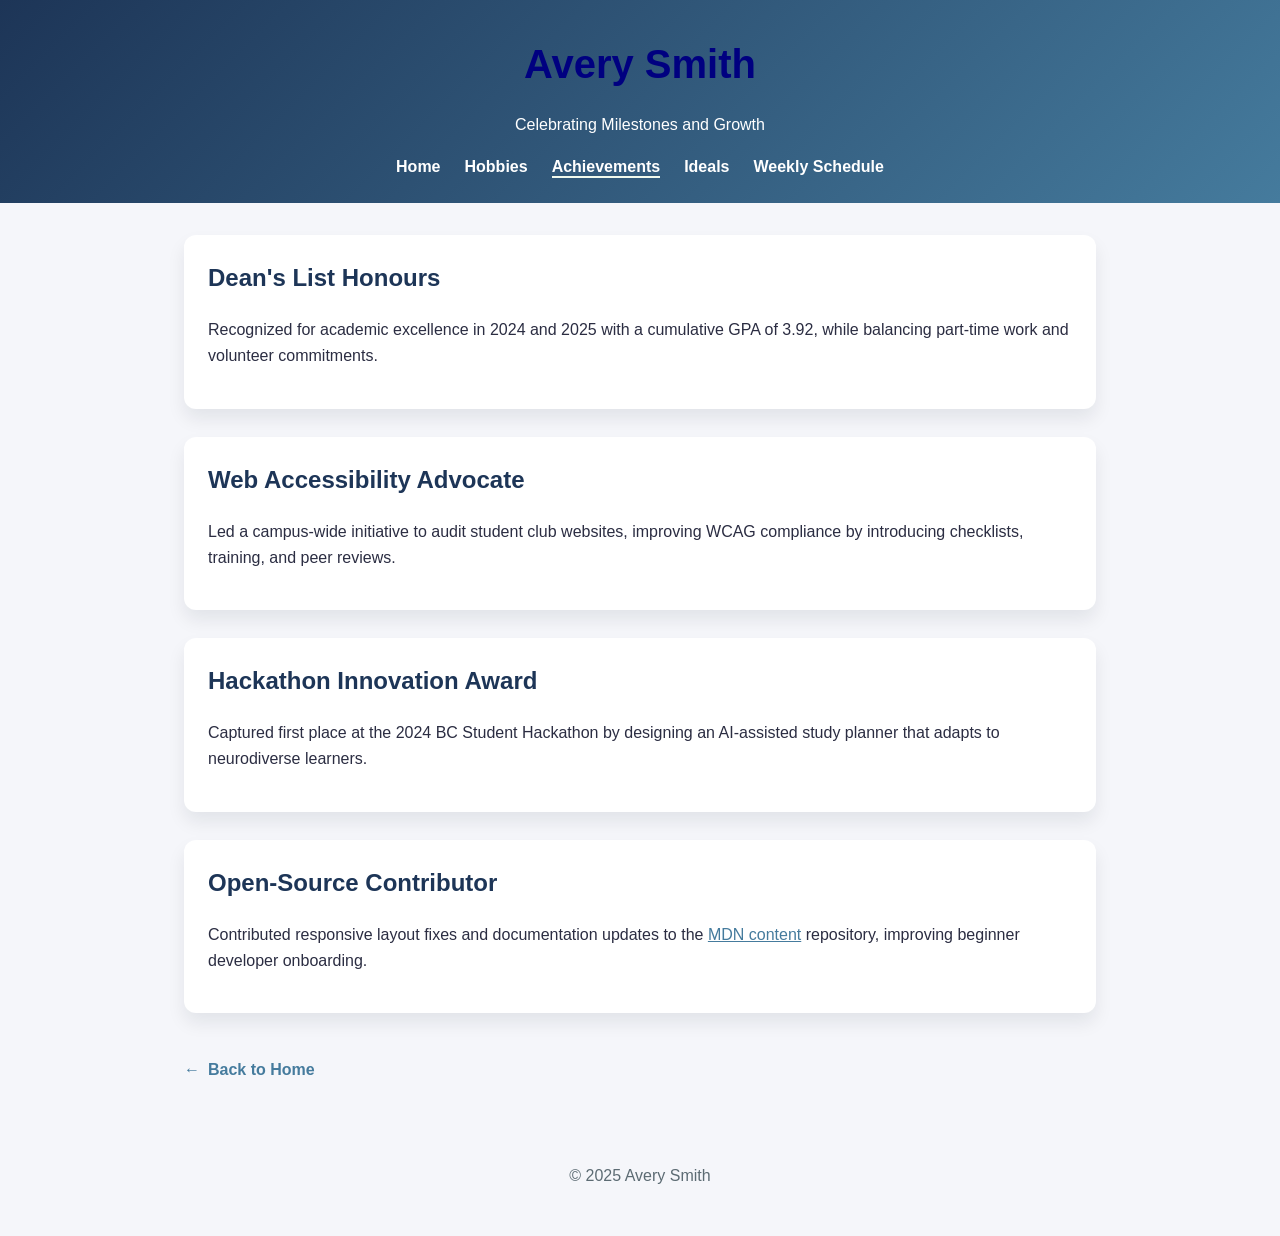
==== achievements.html @ 77ad1cb6 "Checkpoint before follow-up message Co-authored-by: sanjida.mamun1215 <sanjida.mamun1215@gmail.com>" ====
<!DOCTYPE html>
<html lang="en">
  <head>
    <meta charset="UTF-8" />
    <meta name="viewport" content="width=device-width, initial-scale=1.0" />
    <title>My Achievements</title>
    <link rel="icon" type="image/svg+xml" href="images/favicon.svg" />
    <link rel="stylesheet" href="styles.css" />
  </head>
  <body>
    <header>
      <h1 id="main-header">Avery Smith</h1>
      <p>Celebrating Milestones and Growth</p>
      <nav>
        <ul>
          <li><a href="index.html">Home</a></li>
          <li><a href="hobbies.html">Hobbies</a></li>
          <li><a href="achievements.html" aria-current="page">Achievements</a></li>
          <li><a href="ideals.html">Ideals</a></li>
          <li><a href="schedule.html">Weekly Schedule</a></li>
        </ul>
      </nav>
    </header>

    <main>
      <section>
        <h2>Dean's List Honours</h2>
        <p>
          Recognized for academic excellence in 2024 and 2025 with a cumulative GPA of 3.92, while
          balancing part-time work and volunteer commitments.
        </p>
      </section>

      <section>
        <h2>Web Accessibility Advocate</h2>
        <p>
          Led a campus-wide initiative to audit student club websites, improving WCAG compliance by
          introducing checklists, training, and peer reviews.
        </p>
      </section>

      <section>
        <h2>Hackathon Innovation Award</h2>
        <p>
          Captured first place at the 2024 BC Student Hackathon by designing an AI-assisted study
          planner that adapts to neurodiverse learners.
        </p>
      </section>

      <section>
        <h2>Open-Source Contributor</h2>
        <p>
          Contributed responsive layout fixes and documentation updates to the <a href="https://github.com/mdn/content">MDN content</a>
          repository, improving beginner developer onboarding.
        </p>
      </section>

      <a class="back-link" href="index.html">Back to Home</a>
    </main>

    <footer>
      <p>&copy; 2025 Avery Smith</p>
    </footer>
  </body>
</html>
---- styles.css ----
:root {
  --primary-color: #1d3557;
  --secondary-color: #457b9d;
  --accent-color: #a8dadc;
  --background-color: #f5f6fa;
  --text-color: #2b2d42;
  --muted-color: #5c6b73;
}

* {
  box-sizing: border-box;
}

body {
  font-family: "Segoe UI", Tahoma, Geneva, Verdana, sans-serif;
  margin: 0;
  padding: 0;
  color: var(--text-color);
  background-color: var(--background-color);
  line-height: 1.6;
}

header {
  background: linear-gradient(135deg, var(--primary-color), var(--secondary-color));
  color: #ffffff;
  padding: 2rem 1.5rem 1.5rem;
  text-align: center;
}

#main-header {
  margin: 0;
  color: navy;
  font-size: 2.5rem;
}

nav {
  margin-top: 1rem;
}

nav ul {
  list-style: none;
  padding: 0;
  margin: 0;
  display: flex;
  gap: 1.5rem;
  justify-content: center;
  flex-wrap: wrap;
}

nav a {
  color: #ffffff;
  font-weight: 600;
  text-decoration: none;
  position: relative;
  padding-bottom: 0.2rem;
}

nav a::after {
  content: "";
  position: absolute;
  left: 0;
  bottom: 0;
  width: 0;
  height: 2px;
  background-color: #f1faee;
  transition: width 0.3s ease;
}

nav a:hover::after,
nav a:focus::after,
nav a[aria-current="page"]::after {
  width: 100%;
}

main {
  max-width: 960px;
  margin: 0 auto;
  padding: 2rem 1.5rem 3rem;
}

section {
  background-color: #ffffff;
  padding: 1.5rem;
  border-radius: 12px;
  box-shadow: 0 10px 18px rgba(13, 27, 42, 0.08);
  margin-bottom: 1.75rem;
}

section h2 {
  margin-top: 0;
  color: var(--primary-color);
}

.contact-info {
  color: var(--muted-color);
  display: grid;
  grid-template-columns: repeat(auto-fit, minmax(220px, 1fr));
  gap: 1rem;
  align-items: start;
}

.contact-card {
  display: flex;
  flex-direction: column;
  gap: 0.5rem;
}

.contact-card h2,
.contact-card h3 {
  margin: 0.2rem 0;
  color: var(--primary-color);
}

.contact-details p,
.contact-details address {
  margin: 0.25rem 0;
}

.contact-details address {
  font-style: normal;
}

.img-wrapper {
  text-align: center;
}

.img-wrapper img {
  border-radius: 16px;
  border: 4px solid var(--accent-color);
  max-width: 100%;
  height: auto;
}

ul, ol {
  padding-left: 1.25rem;
}

blockquote {
  background-color: #e9f2f9;
  border-left: 6px solid var(--secondary-color);
  margin: 1rem 0;
  padding: 1.25rem;
  font-style: italic;
}

blockquote cite {
  display: block;
  margin-top: 0.75rem;
  text-align: right;
  font-style: normal;
  color: var(--primary-color);
}

pre {
  background-color: #1d2d50;
  color: #f8f9fa;
  padding: 1rem;
  border-radius: 10px;
  overflow-x: auto;
}

footer {
  text-align: center;
  padding: 1rem 1.5rem 2rem;
  color: var(--muted-color);
}

.back-link {
  display: inline-flex;
  align-items: center;
  gap: 0.5rem;
  margin-top: 1rem;
  color: var(--secondary-color);
  text-decoration: none;
  font-weight: 600;
}

.back-link::before {
  content: "\2190";
}

a {
  color: var(--secondary-color);
}

a:hover,
a:focus {
  color: var(--primary-color);
}

.hero-intro {
  display: grid;
  grid-template-columns: repeat(auto-fit, minmax(260px, 1fr));
  gap: 2rem;
  align-items: center;
}

.declaration {
  display: flex;
  flex-wrap: wrap;
  gap: 1.5rem;
  justify-content: center;
  margin-top: 1.5rem;
}

.declaration div {
  background-color: #ffffff;
  padding: 1rem 1.5rem;
  border-radius: 8px;
  box-shadow: 0 4px 10px rgba(0, 0, 0, 0.05);
}

.schedule-note {
  margin-top: 1rem;
  font-size: 0.95rem;
  color: var(--muted-color);
}

@media (max-width: 600px) {
  header {
    padding: 1.5rem 1rem;
  }

  nav ul {
    gap: 0.75rem;
  }

  section {
    padding: 1.25rem;
  }
}
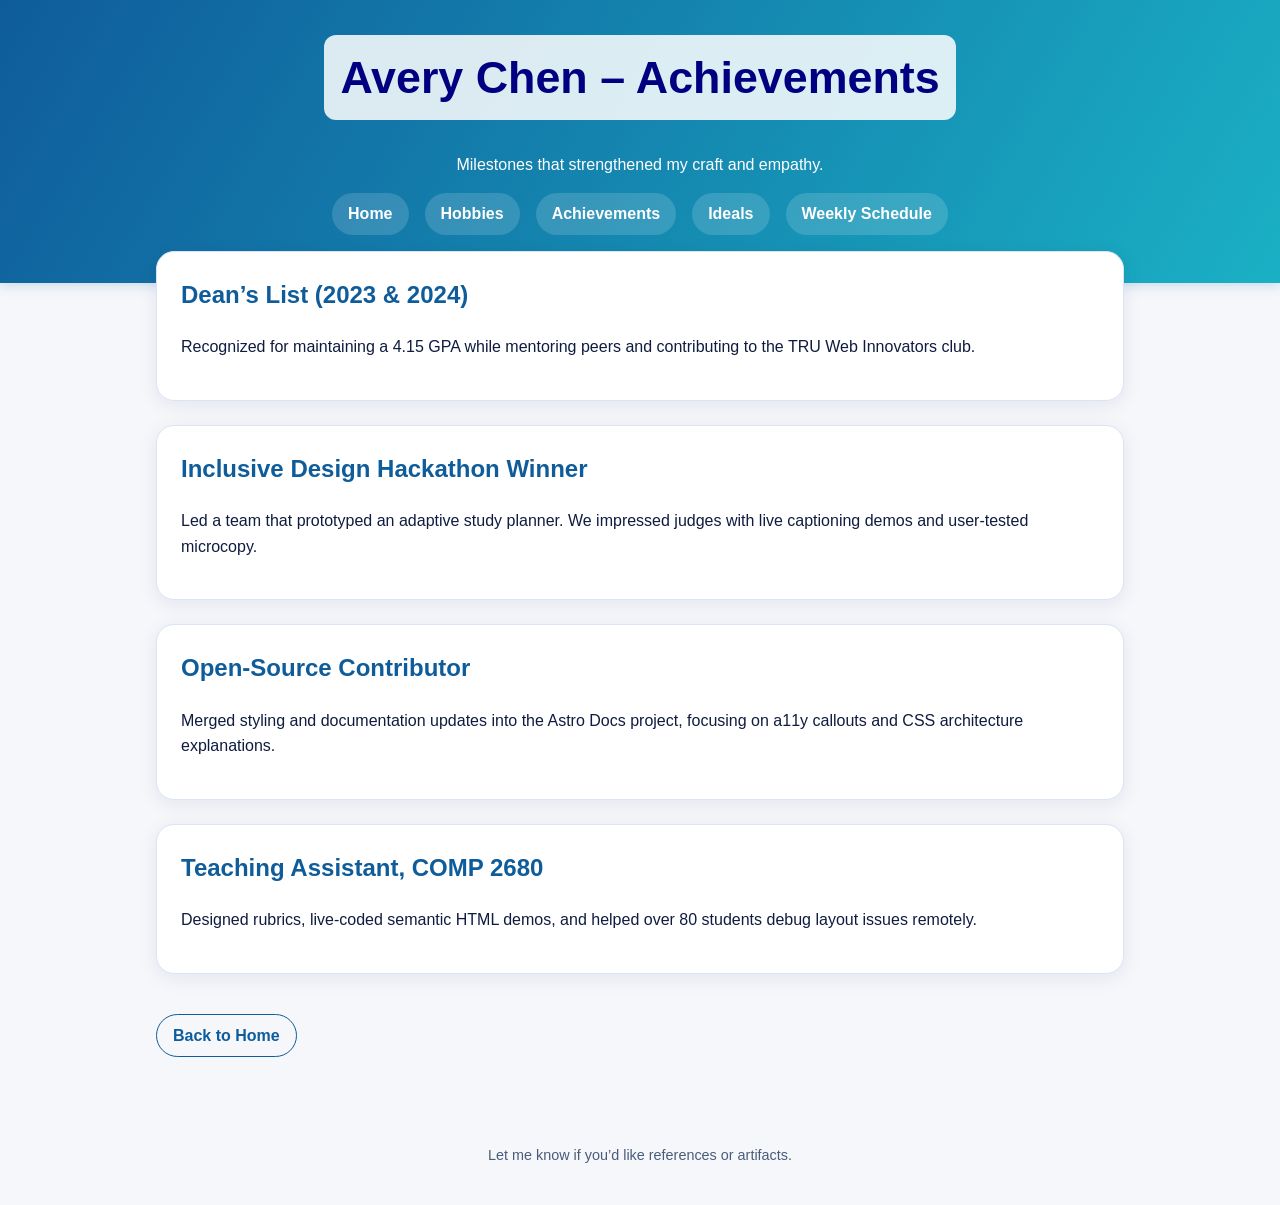
==== commit 5458a932: "feat: Add portfolio pages and assets Creates HTML pages for achievements, hobbies, ideals, and sched" ====
--- a/achievements.html
+++ b/achievements.html
@@ -4,62 +4,62 @@
     <meta charset="UTF-8" />
     <meta name="viewport" content="width=device-width, initial-scale=1.0" />
     <title>My Achievements</title>
-    <link rel="icon" type="image/svg+xml" href="images/favicon.svg" />
+    <link rel="icon" href="images/favicon.svg" type="image/svg+xml" />
     <link rel="stylesheet" href="styles.css" />
   </head>
   <body>
     <header>
-      <h1 id="main-header">Avery Smith</h1>
-      <p>Celebrating Milestones and Growth</p>
+      <div>
+        <h1 id="main-header">Avery Chen – Achievements</h1>
+        <p>Milestones that strengthened my craft and empathy.</p>
+      </div>
       <nav>
-        <ul>
-          <li><a href="index.html">Home</a></li>
-          <li><a href="hobbies.html">Hobbies</a></li>
-          <li><a href="achievements.html" aria-current="page">Achievements</a></li>
-          <li><a href="ideals.html">Ideals</a></li>
-          <li><a href="schedule.html">Weekly Schedule</a></li>
-        </ul>
+        <a href="index.html">Home</a>
+        <a href="hobbies.html">Hobbies</a>
+        <a href="achievements.html">Achievements</a>
+        <a href="ideals.html">Ideals</a>
+        <a href="schedule.html">Weekly Schedule</a>
       </nav>
     </header>
 
     <main>
-      <section>
-        <h2>Dean's List Honours</h2>
+      <section class="card">
+        <h2>Dean’s List (2023 &amp; 2024)</h2>
         <p>
-          Recognized for academic excellence in 2024 and 2025 with a cumulative GPA of 3.92, while
-          balancing part-time work and volunteer commitments.
+          Recognized for maintaining a 4.15 GPA while mentoring peers and contributing to the TRU
+          Web Innovators club.
         </p>
       </section>
 
-      <section>
-        <h2>Web Accessibility Advocate</h2>
+      <section class="card">
+        <h2>Inclusive Design Hackathon Winner</h2>
         <p>
-          Led a campus-wide initiative to audit student club websites, improving WCAG compliance by
-          introducing checklists, training, and peer reviews.
+          Led a team that prototyped an adaptive study planner. We impressed judges with live
+          captioning demos and user-tested microcopy.
         </p>
       </section>
 
-      <section>
-        <h2>Hackathon Innovation Award</h2>
+      <section class="card">
+        <h2>Open-Source Contributor</h2>
         <p>
-          Captured first place at the 2024 BC Student Hackathon by designing an AI-assisted study
-          planner that adapts to neurodiverse learners.
+          Merged styling and documentation updates into the Astro Docs project, focusing on a11y
+          callouts and CSS architecture explanations.
         </p>
       </section>
 
-      <section>
-        <h2>Open-Source Contributor</h2>
+      <section class="card">
+        <h2>Teaching Assistant, COMP 2680</h2>
         <p>
-          Contributed responsive layout fixes and documentation updates to the <a href="https://github.com/mdn/content">MDN content</a>
-          repository, improving beginner developer onboarding.
+          Designed rubrics, live-coded semantic HTML demos, and helped over 80 students debug layout
+          issues remotely.
         </p>
       </section>
 
-      <a class="back-link" href="index.html">Back to Home</a>
+      <a class="button-link" href="index.html">Back to Home</a>
     </main>
 
     <footer>
-      <p>&copy; 2025 Avery Smith</p>
+      <p>Let me know if you’d like references or artifacts.</p>
     </footer>
   </body>
 </html>
--- a/styles.css
+++ b/styles.css
@@ -1,231 +1,196 @@
 :root {
-  --primary-color: #1d3557;
-  --secondary-color: #457b9d;
-  --accent-color: #a8dadc;
-  --background-color: #f5f6fa;
-  --text-color: #2b2d42;
-  --muted-color: #5c6b73;
+  --ink: #0f1c3f;
+  --accent: #0f5c9b;
+  --accent-light: #1ab0c4;
+  --muted: #4a5c7a;
+  --bg: #f5f7fb;
+  --card-bg: #ffffff;
+  --border: #dbe3f5;
 }
 
-* {
+*,
+*::before,
+*::after {
   box-sizing: border-box;
 }
 
 body {
-  font-family: "Segoe UI", Tahoma, Geneva, Verdana, sans-serif;
+  font-family: "Segoe UI", Roboto, -apple-system, BlinkMacSystemFont, "Helvetica Neue", sans-serif;
   margin: 0;
   padding: 0;
-  color: var(--text-color);
-  background-color: var(--background-color);
+  color: var(--ink);
+  background: var(--bg);
   line-height: 1.6;
 }
 
+a {
+  color: var(--accent);
+  text-decoration: none;
+}
+
+a:hover,
+a:focus-visible {
+  text-decoration: underline;
+}
+
+img {
+  max-width: 100%;
+  display: block;
+}
+
 header {
-  background: linear-gradient(135deg, var(--primary-color), var(--secondary-color));
-  color: #ffffff;
-  padding: 2rem 1.5rem 1.5rem;
+  background: linear-gradient(120deg, var(--accent), var(--accent-light));
+  color: #fff;
+  padding: 2rem 1rem 3rem;
   text-align: center;
+  box-shadow: 0 2px 12px rgba(15, 92, 155, 0.2);
 }
 
 #main-header {
-  margin: 0;
+  margin: 0.2rem 0 1rem;
+  font-size: clamp(2rem, 4vw, 2.8rem);
   color: navy;
-  font-size: 2.5rem;
+  background: rgba(255, 255, 255, 0.85);
+  display: inline-block;
+  padding: 0.4rem 1rem;
+  border-radius: 12px;
 }
 
 nav {
-  margin-top: 1rem;
-}
-
-nav ul {
-  list-style: none;
-  padding: 0;
-  margin: 0;
   display: flex;
-  gap: 1.5rem;
+  flex-wrap: wrap;
   justify-content: center;
-  flex-wrap: wrap;
+  gap: 1rem;
 }
 
 nav a {
-  color: #ffffff;
+  background: rgba(255, 255, 255, 0.15);
+  color: #fff;
+  padding: 0.5rem 1rem;
+  border-radius: 24px;
   font-weight: 600;
-  text-decoration: none;
-  position: relative;
-  padding-bottom: 0.2rem;
+  transition: background 0.2s ease, transform 0.2s ease;
 }
 
-nav a::after {
-  content: "";
-  position: absolute;
-  left: 0;
-  bottom: 0;
-  width: 0;
-  height: 2px;
-  background-color: #f1faee;
-  transition: width 0.3s ease;
-}
-
-nav a:hover::after,
-nav a:focus::after,
-nav a[aria-current="page"]::after {
-  width: 100%;
+nav a:hover {
+  background: rgba(255, 255, 255, 0.3);
+  transform: translateY(-2px);
 }
 
 main {
-  max-width: 960px;
-  margin: 0 auto;
-  padding: 2rem 1.5rem 3rem;
+  max-width: 1000px;
+  margin: -2rem auto 3rem;
+  padding: 0 1rem;
 }
 
-section {
-  background-color: #ffffff;
+.card {
+  background: var(--card-bg);
+  border-radius: 18px;
   padding: 1.5rem;
-  border-radius: 12px;
-  box-shadow: 0 10px 18px rgba(13, 27, 42, 0.08);
-  margin-bottom: 1.75rem;
+  border: 1px solid var(--border);
+  box-shadow: 0 4px 20px rgba(15, 28, 63, 0.08);
+  margin-bottom: 1.5rem;
 }
 
-section h2 {
+.card h2 {
   margin-top: 0;
-  color: var(--primary-color);
+  color: var(--accent);
+}
+
+.hero {
+  display: grid;
+  grid-template-columns: repeat(auto-fit, minmax(220px, 1fr));
+  gap: 1.2rem;
+  align-items: center;
 }
 
 .contact-info {
-  color: var(--muted-color);
   display: grid;
-  grid-template-columns: repeat(auto-fit, minmax(220px, 1fr));
-  gap: 1rem;
-  align-items: start;
+  gap: 0.4rem;
+  color: var(--muted);
 }
 
-.contact-card {
-  display: flex;
-  flex-direction: column;
-  gap: 0.5rem;
+.contact-info span {
+  display: block;
 }
 
-.contact-card h2,
-.contact-card h3 {
-  margin: 0.2rem 0;
-  color: var(--primary-color);
+.objectives p {
+  margin: 0.5rem 0;
 }
 
-.contact-details p,
-.contact-details address {
-  margin: 0.25rem 0;
+.education ul,
+.skills ul,
+.experience ol {
+  margin: 0.5rem 0 0;
+  padding-left: 1.2rem;
 }
 
-.contact-details address {
-  font-style: normal;
+.skills li,
+.education li {
+  margin-bottom: 0.3rem;
 }
 
-.img-wrapper {
-  text-align: center;
+.quote {
+  font-size: 1.05rem;
+  font-style: italic;
+  border-left: 4px solid var(--accent);
+  padding-left: 1rem;
+  color: var(--muted);
 }
 
-.img-wrapper img {
-  border-radius: 16px;
-  border: 4px solid var(--accent-color);
-  max-width: 100%;
-  height: auto;
+.preformatted {
+  background: #0f1c3f;
+  color: #f5f7fb;
+  border-radius: 12px;
+  padding: 1rem;
+  font-family: "Source Code Pro", Consolas, monospace;
+  overflow-x: auto;
 }
 
-ul, ol {
-  padding-left: 1.25rem;
+.values dl {
+  display: grid;
+  grid-template-columns: repeat(auto-fit, minmax(240px, 1fr));
+  gap: 1rem;
 }
 
-blockquote {
-  background-color: #e9f2f9;
-  border-left: 6px solid var(--secondary-color);
-  margin: 1rem 0;
-  padding: 1.25rem;
-  font-style: italic;
+.values dt {
+  font-weight: 700;
+  color: var(--accent);
 }
 
-blockquote cite {
-  display: block;
-  margin-top: 0.75rem;
-  text-align: right;
-  font-style: normal;
-  color: var(--primary-color);
+.values dd {
+  margin: 0 0 0.5rem;
 }
 
-pre {
-  background-color: #1d2d50;
-  color: #f8f9fa;
-  padding: 1rem;
-  border-radius: 10px;
-  overflow-x: auto;
+.button-link {
+  display: inline-block;
+  margin-top: 1rem;
+  padding: 0.5rem 1rem;
+  border-radius: 999px;
+  border: 1px solid var(--accent);
+  color: var(--accent);
+  font-weight: 600;
+}
+
+.button-link:hover {
+  background: var(--accent);
+  color: #fff;
 }
 
 footer {
   text-align: center;
-  padding: 1rem 1.5rem 2rem;
-  color: var(--muted-color);
-}
-
-.back-link {
-  display: inline-flex;
-  align-items: center;
-  gap: 0.5rem;
-  margin-top: 1rem;
-  color: var(--secondary-color);
-  text-decoration: none;
-  font-weight: 600;
-}
-
-.back-link::before {
-  content: "\2190";
-}
-
-a {
-  color: var(--secondary-color);
-}
-
-a:hover,
-a:focus {
-  color: var(--primary-color);
-}
-
-.hero-intro {
-  display: grid;
-  grid-template-columns: repeat(auto-fit, minmax(260px, 1fr));
-  gap: 2rem;
-  align-items: center;
-}
-
-.declaration {
-  display: flex;
-  flex-wrap: wrap;
-  gap: 1.5rem;
-  justify-content: center;
-  margin-top: 1.5rem;
-}
-
-.declaration div {
-  background-color: #ffffff;
-  padding: 1rem 1.5rem;
-  border-radius: 8px;
-  box-shadow: 0 4px 10px rgba(0, 0, 0, 0.05);
-}
-
-.schedule-note {
-  margin-top: 1rem;
-  font-size: 0.95rem;
-  color: var(--muted-color);
+  padding: 1.5rem;
+  color: var(--muted);
+  font-size: 0.9rem;
 }
 
 @media (max-width: 600px) {
-  header {
-    padding: 1.5rem 1rem;
+  .hero {
+    grid-template-columns: 1fr;
+    text-align: center;
   }
 
-  nav ul {
-    gap: 0.75rem;
-  }
-
-  section {
-    padding: 1.25rem;
+  .contact-info {
+    text-align: left;
   }
 }
